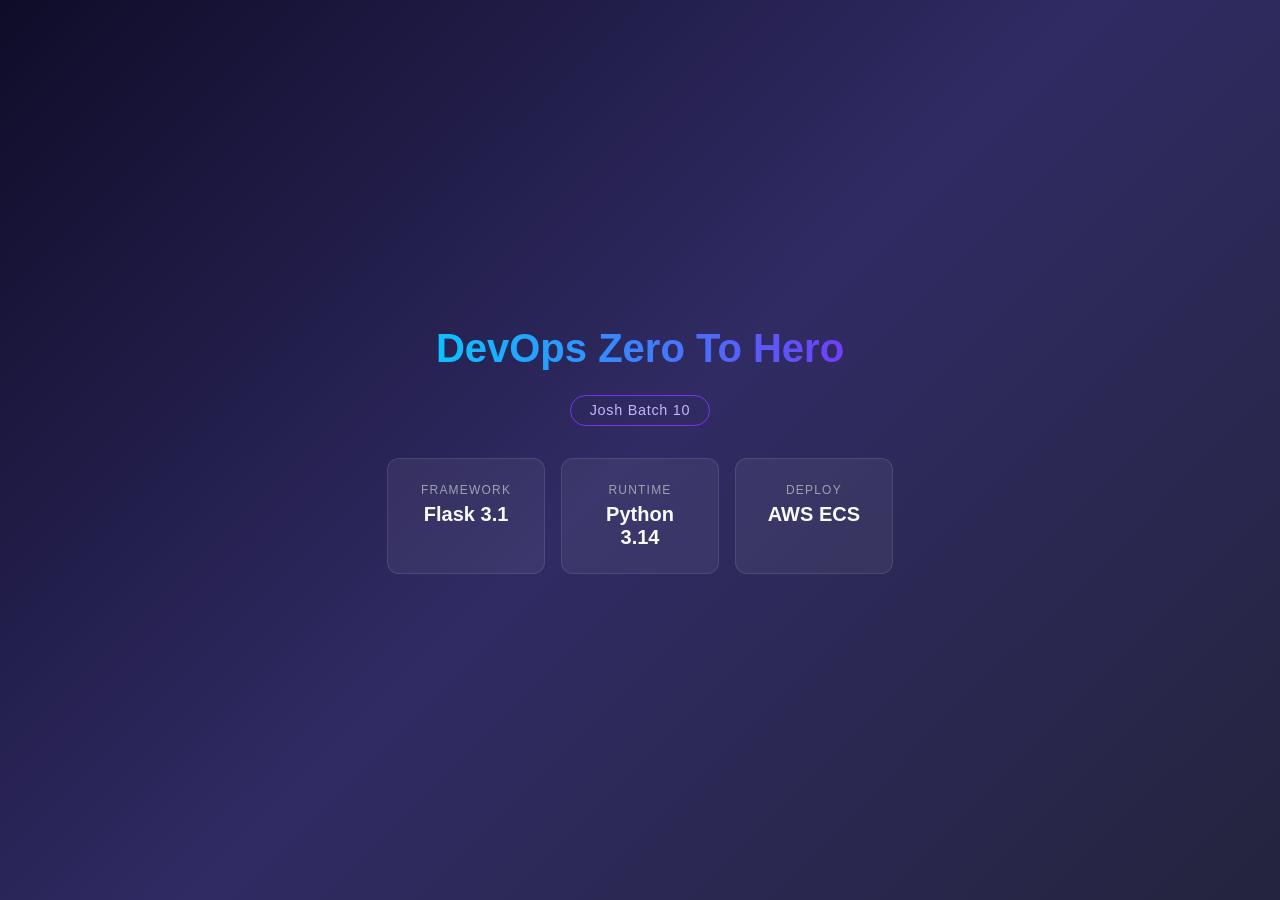
==== templates/index.html @ 45d3472a "fix: move index.html into templates directory" ====
<!DOCTYPE html>
<html lang="en">
<head>
    <meta charset="UTF-8">
    <meta name="viewport" content="width=device-width, initial-scale=1.0">
    <title>DevOps Zero To Hero</title>
    <style>
        * { margin: 0; padding: 0; box-sizing: border-box; }
        body {
            min-height: 100vh;
            display: flex;
            align-items: center;
            justify-content: center;
            background: linear-gradient(135deg, #0f0c29, #302b63, #24243e);
            font-family: -apple-system, BlinkMacSystemFont, "Segoe UI", Roboto, Helvetica, Arial, sans-serif;
            color: #e0e0e0;
        }
        .container {
            text-align: center;
            padding: 2rem;
            max-width: 640px;
        }
        h1 {
            font-size: 2.5rem;
            margin-bottom: 0.5rem;
            background: linear-gradient(90deg, #00d2ff, #7b2ff7);
            -webkit-background-clip: text;
            -webkit-text-fill-color: transparent;
        }
        .badge {
            display: inline-block;
            margin: 1rem 0 2rem;
            padding: 0.4rem 1.2rem;
            border: 1px solid #7b2ff7;
            border-radius: 999px;
            font-size: 0.9rem;
            color: #c4b5fd;
            letter-spacing: 0.05em;
        }
        .cards {
            display: flex;
            gap: 1rem;
            justify-content: center;
            flex-wrap: wrap;
        }
        .card {
            background: rgba(255, 255, 255, 0.06);
            border: 1px solid rgba(255, 255, 255, 0.1);
            border-radius: 12px;
            padding: 1.5rem 1.8rem;
            min-width: 150px;
            flex: 1;
        }
        .card span {
            display: block;
            font-size: 0.75rem;
            text-transform: uppercase;
            letter-spacing: 0.1em;
            color: #9ca3af;
            margin-bottom: 0.4rem;
        }
        .card strong {
            font-size: 1.25rem;
            color: #f9fafb;
        }
    </style>
</head>
<body>
    <div class="container">
        <h1>DevOps Zero To Hero</h1>
        <div class="badge">Josh Batch 10</div>
        <div class="cards">
            <div class="card">
                <span>Framework</span>
                <strong>Flask 3.1</strong>
            </div>
            <div class="card">
                <span>Runtime</span>
                <strong>Python 3.14</strong>
            </div>
            <div class="card">
                <span>Deploy</span>
                <strong>AWS ECS</strong>
            </div>
        </div>
    </div>
</body>
</html>
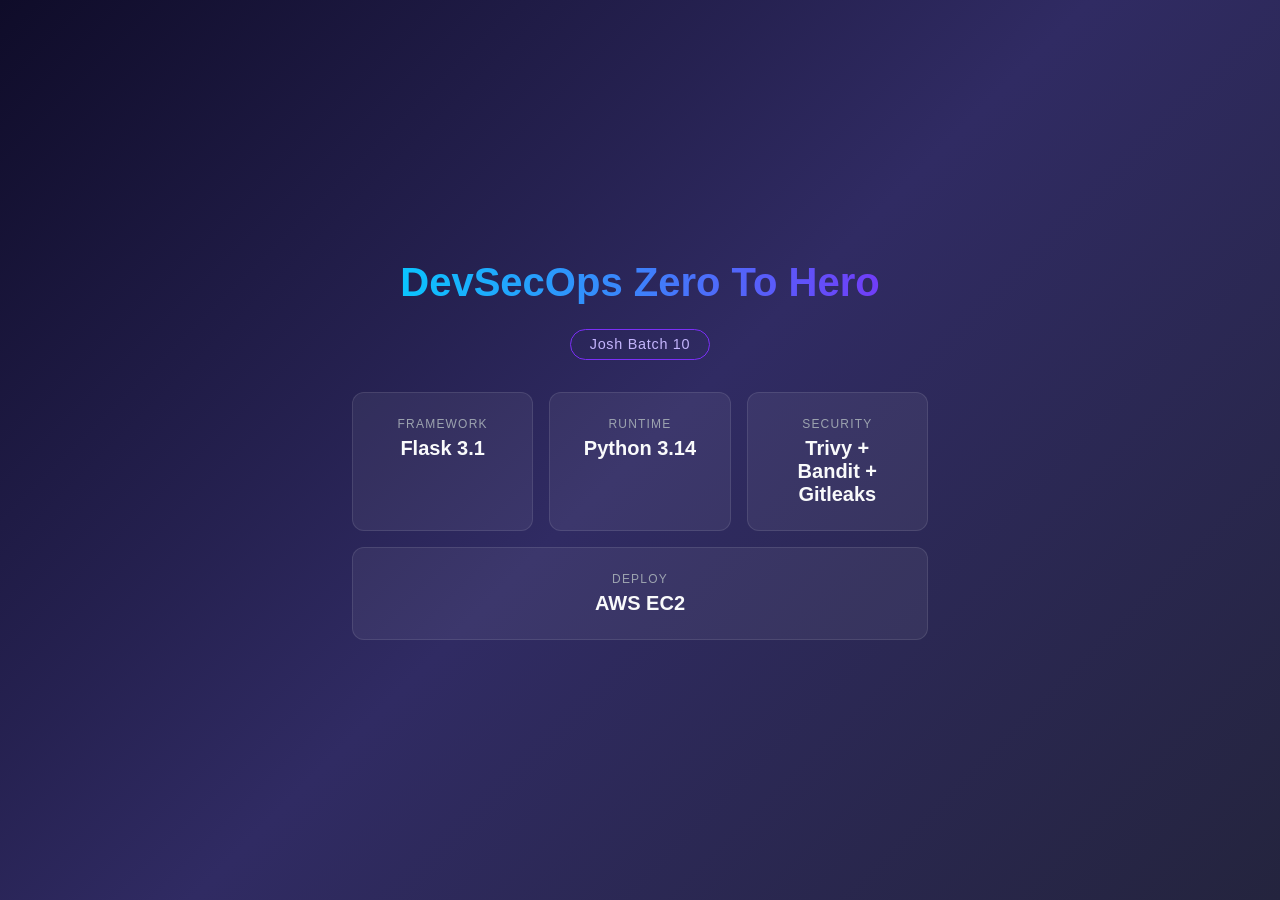
==== commit a81ea47a: "update index.html for devsecops with security" ====
--- a/templates/index.html
+++ b/templates/index.html
@@ -3,7 +3,7 @@
 <head>
     <meta charset="UTF-8">
     <meta name="viewport" content="width=device-width, initial-scale=1.0">
-    <title>DevOps Zero To Hero</title>
+    <title>DevSecOps Zero To Hero</title>
     <style>
         * { margin: 0; padding: 0; box-sizing: border-box; }
         body {
@@ -67,7 +67,7 @@
 </head>
 <body>
     <div class="container">
-        <h1>DevOps Zero To Hero</h1>
+        <h1>DevSecOps Zero To Hero</h1>
         <div class="badge">Josh Batch 10</div>
         <div class="cards">
             <div class="card">
@@ -79,8 +79,12 @@
                 <strong>Python 3.14</strong>
             </div>
             <div class="card">
+                <span>Security</span>
+                <strong>Trivy + Bandit + Gitleaks</strong>
+            </div>
+            <div class="card">
                 <span>Deploy</span>
-                <strong>AWS ECS</strong>
+                <strong>AWS EC2</strong>
             </div>
         </div>
     </div>
